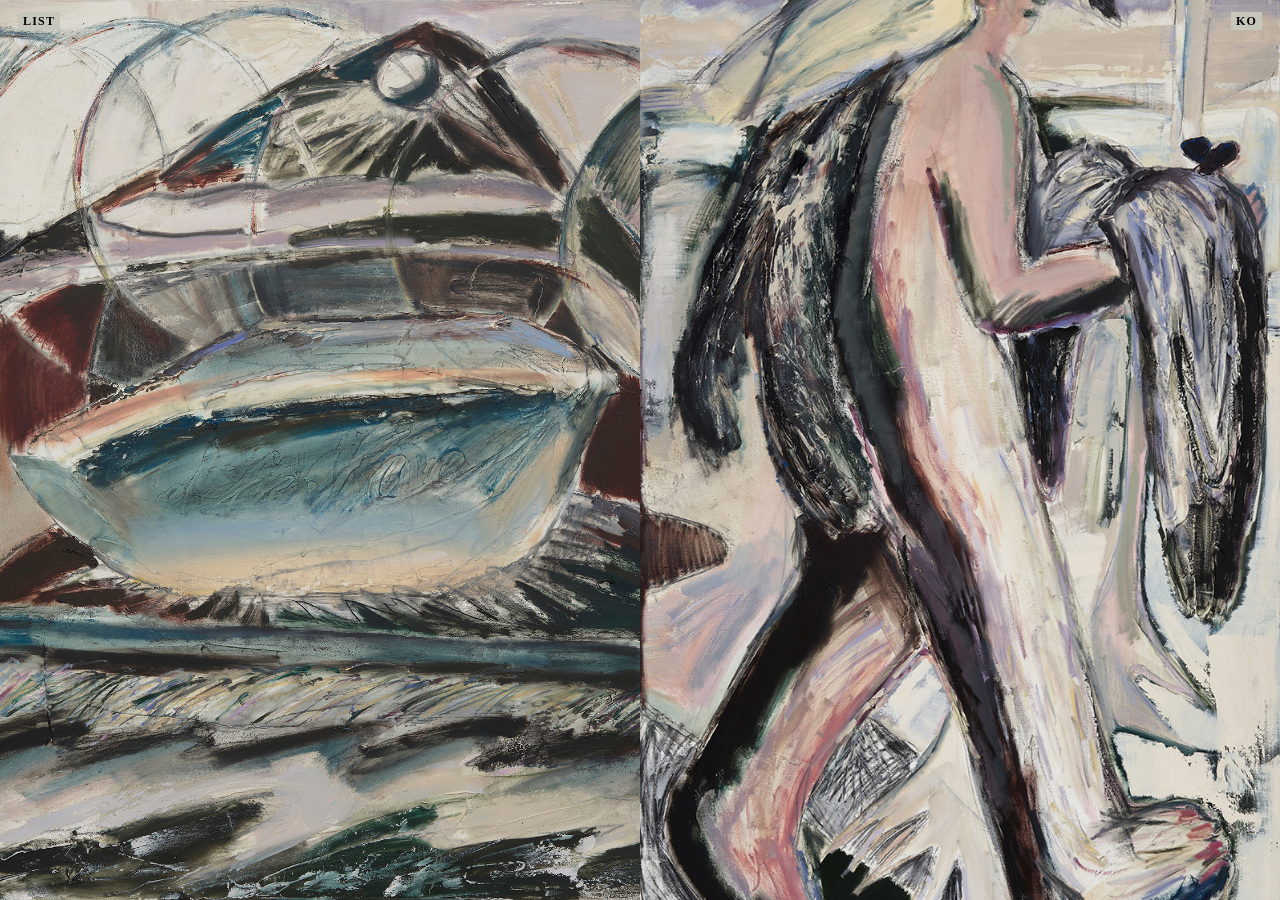
==== en.html @ 7f6946dd "update: UI redesign with random bg color, bilingual EN/KO toggle, menu styling, and font changes Co-" ====
<!DOCTYPE html>
<html lang="en">
<head>
  <meta charset="UTF-8">
  <meta name="viewport" content="width=device-width, initial-scale=1.0">
  <title>Yoori Archive</title>
  <link rel="stylesheet" href="style.css">
</head>
<body>

  <button class="menu-toggle" id="menuToggle">LIST</button>
  <a class="lang-btn" id="langBtn" href="index.html">KO</a>
  <div class="menu-divider" id="menuDivider"></div>

  <div class="menu-panel" id="menuPanel">
    <button class="menu-close-btn" id="menuCloseBtn">Yoori</button>
  </div>

  <div class="layout" id="layout">
    <div class="left">
      <img class="left-image" id="leftImage" src="" alt="">
    </div>
    <div class="right" id="rightPanel">
      <img class="right-cover" id="rightCover" src="" alt="">
      <div class="project-images" id="projectImages"></div>
      <div class="text-content" id="textContent"></div>
    </div>
  </div>

<script>
// ── 배경색 랜덤 ───────────────────────────────────────────────────────
const bgPalette = ['#C6C6BB', '#B4B193', '#9891A9', '#C6ACA7'];
document.documentElement.style.setProperty('--bg', bgPalette[Math.floor(Math.random() * bgPalette.length)]);

// ── LANDING 이미지 랜덤 ─────────────────────────────────────────────────
const workImages = [
  'image/work/work1.jpg','image/work/work2.jpg','image/work/work3.jpg',
  'image/work/work4.jpg','image/work/work5.jpg','image/work/work6.jpg',
  'image/work/work7.jpg','image/work/work8.jpg','image/work/work9.jpg',
];

function shuffle(arr) {
  const a = [...arr];
  for (let i = a.length - 1; i > 0; i--) {
    const j = Math.floor(Math.random() * (i + 1));
    [a[i], a[j]] = [a[j], a[i]];
  }
  return a;
}

const shuffled = shuffle(workImages);
document.getElementById('leftImage').src  = shuffled[0];
document.getElementById('rightCover').src = shuffled[1];

// ── 전시 이미지 데이터 ─────────────────────────────────────────────────
const exhibitionImages = {
  hakgojae: [
    'image/exhibition-hakgojae/hakgojae1.jpg',
    'image/exhibition-hakgojae/hakgojae2.jpg',
    'image/exhibition-hakgojae/hakgojae3.jpg',
    'image/exhibition-hakgojae/hakgojae4.jpg',
    'image/exhibition-hakgojae/hakgojae5.jpg',
    'image/exhibition-hakgojae/hakgojae6.jpg',
    'image/exhibition-hakgojae/hakgojae7.jpg',
    'image/exhibition-hakgojae/hakgojae8.jpg',
    'image/exhibition-hakgojae/hakgojae9.jpg',
    'image/exhibition-hakgojae/hakgojae10.jpg',
    'image/exhibition-hakgojae/hakgojae11.jpg',
    'image/exhibition-hakgojae/work1.jpg',
    'image/exhibition-hakgojae/work2.jpg',
    'image/exhibition-hakgojae/work3.jpg',
    'image/exhibition-hakgojae/work4.jpg',
    'image/exhibition-hakgojae/work5.jpg',
    'image/exhibition-hakgojae/work6.jpg',
    'image/exhibition-hakgojae/work7.jpg',
    'image/exhibition-hakgojae/work8.jpg',
    'image/exhibition-hakgojae/work9.jpg',
    'image/exhibition-hakgojae/work10.jpg',
    'image/exhibition-hakgojae/PIX00005.jpg',
    'image/exhibition-hakgojae/PIX00044.jpg',
    'image/exhibition-hakgojae/250919_16 복사 복사.jpg',
    'image/exhibition-hakgojae/250919_54 복사.jpg',
    'image/exhibition-hakgojae/250919_55 복사.jpg',
  ],
};

// ── 메뉴 구조 데이터 (English) ─────────────────────────────────────────
const menuStructure = [
  { t: 'sep' },
  { t: 'nav', label: 'C.V', key: 'cv' },
  { t: 'sep' },
  { t: 'nav', label: 'Contact', key: 'contact' },
  { t: 'sep' },
  {
    t: 'acc', label: 'Texts',
    items: [
      { t: 'show', label: 'First Text' },
      { t: 'show', label: 'Second Text' },
      { t: 'show', label: 'Third Text' },
    ],
  },
  { t: 'sep' },
  {
    t: 'acc', label: 'Publications',
    items: [
      { t: 'show', label: 'First Publication' },
      { t: 'show', label: 'Second Publication' },
      { t: 'show', label: 'Third Publication' },
    ],
  },
  { t: 'sep' },
  { t: 'label', label: 'Works/Exhibitions' },
  { t: 'sep' },
  {
    t: 'acc', label: '▼ 2026',
    items: [
      { t: 'cat', label: 'Selected works' },
      { t: 'cat', label: 'Group Exhibition' },
      { t: 'show', label: "Bird's Gift: Borderline, Byeolgwan, Seoul" },
    ],
  },
  {
    t: 'acc', label: '▼ 2025',
    items: [
      { t: 'cat', label: 'Selected works' },
      { t: 'cat', label: 'Solo Exhibition' },
      { t: 'show', label: 'Transparent Ring, Hakgojae Gallery, Seoul', imgKey: 'hakgojae' },
      { t: 'cat', label: 'Group Exhibition' },
      { t: 'show', label: 'Small Giants, Gu-haus, Yangpyeong' },
      { t: 'show', label: 'OCTO-, Page Room 8 & Jiwooheon, Seoul' },
    ],
  },
  {
    t: 'acc', label: '▼ 2024',
    items: [
      { t: 'cat', label: 'Selected works' },
      { t: 'cat', label: 'Solo Exhibition' },
      { t: 'show', label: 'Days Without, Page Room 8, Seoul' },
      { t: 'cat', label: 'Group Exhibition' },
      { t: 'show', label: 'Golden Arrow, This Is Not a Church, Seoul' },
      { t: 'show', label: "The Messenger's Mysterious Bond, Daejeon Museum of Art Creation Center, Daejeon" },
      { t: 'show', label: 'The Sea Holding a White Harpoon, Seoripul Youth Art Gallery, Seoul' },
    ],
  },
  {
    t: 'acc', label: '▼ 2023',
    items: [
      { t: 'cat', label: 'Selected works' },
      { t: 'cat', label: 'Solo Exhibition' },
      { t: 'show', label: 'Loosely Embrace, Firmly Untangle, Gallery In HQ, Seoul' },
      { t: 'show', label: 'Double Bind: Artist Book Project, Pocket Tales, Seoul' },
      { t: 'cat', label: 'Group Exhibition' },
      { t: 'show', label: 'Lucid Mystery / Dark Clarity: Kim Seeun, Yoori Duo Exhibition, Hakgojae Gallery, Seoul' },
      { t: 'show', label: 'OCTO-, Page Room 8, Seoul' },
    ],
  },
  {
    t: 'acc', label: '▼ 2022',
    items: [
      { t: 'cat', label: 'Selected works' },
      { t: 'cat', label: 'Group Exhibition' },
      { t: 'show', label: 'Local Christmas Market, The Untitled Void, Seoul' },
      { t: 'show', label: 'From an Imperfect World to a Perfect Boundary: Shin Soeun, Yoori Duo Exhibition, Page Room 8, Seoul' },
      { t: 'show', label: 'Hop, Hop, Hope, Gallery In HQ, Seoul' },
      { t: 'show', label: 'Drawing Growing, Mihakwan, Seoul' },
      { t: 'show', label: 'Muddy Forest: Kim Okjeong, Yoori Duo Exhibition, Gallery In, Seoul' },
      { t: 'show', label: 'Resonance Starting from A, KT&G Sangsang Madang Chuncheon Art Gallery, Chuncheon' },
    ],
  },
  {
    t: 'acc', label: '▼ 2021',
    items: [
      { t: 'cat', label: 'Selected works' },
      { t: 'cat', label: 'Solo Exhibition' },
      { t: 'show', label: 'And So the Embrace Could Not Become a Sentence, Byeolgwan, Seoul' },
      { t: 'cat', label: 'Group Exhibition' },
      { t: 'show', label: 'The Painters, Seoul Auction Gangnam Center, Seoul' },
      { t: 'show', label: 'Cloud Shape: Yoori, Lee Seoyoon Duo Exhibition, Gallery Anobu, Seoul' },
      { t: 'show', label: 'Until We Meet Again, Artist-Run Space Show and Tell, Seoul' },
    ],
  },
  {
    t: 'acc', label: '▼ 2020',
    items: [
      { t: 'cat', label: 'Selected works' },
      { t: 'cat', label: 'Group Exhibition' },
      { t: 'show', label: '10 to the Power of n, Culture Station Seoul 284, Seoul' },
    ],
  },
  {
    t: 'acc', label: '▼ 2019',
    items: [
      { t: 'cat', label: 'Selected works' },
      { t: 'cat', label: 'Group Exhibition' },
      { t: 'show', label: 'Zerobase: v2, Seoul Auction Gangnam Center, Seoul' },
      { t: 'show', label: 'Taipei Artbook Fair, Songshan Cultural Park, Taipei, Taiwan' },
    ],
  },
  {
    t: 'acc', label: '▼ 2018',
    items: [
      { t: 'cat', label: 'Selected works' },
      { t: 'cat', label: 'Group Exhibition' },
      { t: 'show', label: 'ConsumerMat Popcorn, Temporary Space Senenee, Seoul' },
      { t: 'show', label: 'Twelve Libraries, Donuimun Museum Village, Seoul' },
    ],
  },
  {
    t: 'acc', label: '▼ 2015',
    items: [
      { t: 'cat', label: 'Selected works' },
      { t: 'cat', label: 'Group Exhibition' },
      { t: 'show', label: 'Majungmul Art Market, Gallery Kim Ria, Seoul' },
      { t: 'show', label: 'S.O.S (Sound of Shout), Toy Republic, Seoul' },
      { t: 'show', label: 'Perfect Mansion, Samwon Green Mansion, Seoul' },
    ],
  },
];

// ── CV / Contact 영문 콘텐츠 ───────────────────────────────────────────
const cvHTML = `
<p class="cv-name">Yoori  b. 1994</p>

<p class="cv-section">Education</p>
<p class="cv-year">2018</p>
<p>BFA, Hongik University, Seoul</p>

<p class="cv-section">Solo Exhibitions</p>
<p class="cv-year">2025</p>
<p>Shapeless Loop, Hakgojae gallery, Seoul</p>
<p class="cv-year">2024</p>
<p>Non-existent Day, Pageroom8, Seoul</p>
<p class="cv-year">2023</p>
<p>Bind Loosely & Loosen tightly, Gallery IN HQ, Seoul</p>
<p>Double Bind : Artist's book project, Pokettales, Seoul</p>
<p class="cv-year">2021</p>
<p>Hugged tight but couldn't reach each other, Outhouse, Seoul</p>

<p class="cv-section">Group Exhibitions</p>
<p class="cv-year">2026</p>
<p>The Present of Birds : Borderline, Outhouse, Seoul</p>
<p class="cv-year">2025</p>
<p>Little Giants, Koohouse museum, Yangpyeing, Gyeonggi-do</p>
<p>OCTO- , Pageroom8 & Jiwooheon, Seoul</p>
<p class="cv-year">2024</p>
<p>Golden Arrow, This Is Not a Church, Seoul</p>
<p>Mysterious Solidarities of Messengers, Daejeon Art Centre (Daejeon Museum of Art), Daejeon</p>
<p>The Sea Seeping into the White Pebbles, Seoripul gallery, Seoul</p>
<p class="cv-year">2023</p>
<p>Lucid Mystery / Dark Clarity, Hakgojae, Seoul</p>
<p>OCTO- , Pageroom8, Seoul</p>
<p class="cv-year">2022</p>
<p>Local Christmas Market, The Untitled Void, Seoul</p>
<p>From the Uncomplete World To the Complete Gyeonggye, Shadow Esquisse, Pageroom8, Seoul</p>
<p>Hop, Hop, Hope, Gallery IN HQ, Seoul</p>
<p>Drawing Growing, Mihakgwan, Seoul</p>
<p>Muddy Forest, Gallery IN, Seoul</p>
<p>The Echo that begins with A, KT&G Sang-sang madang, Chuncheon</p>
<p class="cv-year">2021</p>
<p>The Painters, Seoul Auction Gangnam Center, Seoul</p>
<p>Cloud Shapes, ANOV gallery, Seoul</p>
<p>Until we meet again, Artist run space Show And Tell, Seoul</p>
<p class="cv-year">2020</p>
<p>10 by 10, Culture Station Seoul 284 TMO gallery, Seoul</p>
<p class="cv-year">2019</p>
<p>Zero base v.2, Seoul Auction Gangnam Center, Seoul</p>
<p class="cv-year">2018</p>
<p>Consumer - Mat - Popcorn, Temporary space SENENE, Seoul</p>
<p class="cv-year">2015</p>
<p>Majoongmul artmarket, Kimreeaa Gallery, Seoul</p>
<p>Sound Of Shout, Toy Republic, Seoul</p>
<p>The Complete Mansion, Samwon Green Mansion, Seoul</p>

<p class="cv-section">Artist's Book Project</p>
<p class="cv-year">2023</p>
<p>Double Bind, Pokettales, Seoul</p>
<p class="cv-year">2019</p>
<p>Taipei Art book Fair, Songshan Cultural and Creative Park, Taipei, Taiwan</p>
<p class="cv-year">2018</p>
<p>Twelve Library, Seodaemun Inn, Seoul</p>

<p class="cv-section">Awards / Grants</p>
<p class="cv-year">2025</p>
<p>Arts Creation Support Program, Seoul Foundation for Arts and Culture</p>
<p class="cv-year">2024</p>
<p>Arts Creation Support Program, Seoul Foundation for Arts and Culture</p>
<p class="cv-year">2021</p>
<p>Arts Creation Support Program, Seoul Foundation for Arts and Culture</p>
`;

const contactHTML = `
<p>email: brief.vom.mond@gmail.com</p>
<p>instagram: @desvollmondes</p>
`;

// ── DOM REFS ───────────────────────────────────────────────────────────
const menuToggle   = document.getElementById('menuToggle');
const menuCloseBtn = document.getElementById('menuCloseBtn');
const menuPanel    = document.getElementById('menuPanel');
const menuDivider  = document.getElementById('menuDivider');
const layout       = document.getElementById('layout');
const rightPanel   = document.getElementById('rightPanel');
const rightCover   = document.getElementById('rightCover');
const projectImgs  = document.getElementById('projectImages');
const textContent  = document.getElementById('textContent');
const langBtn      = document.getElementById('langBtn');

let menuOpen = false;
let currentState = null;
let firstYearSeen = false;

// ── 메뉴 빌드 ─────────────────────────────────────────────────────────
menuStructure.forEach(node => {
  if (node.t === 'sep') {
    menuPanel.appendChild(Object.assign(document.createElement('hr'), { className: 'menu-sep' }));
    return;
  }

  const wrap = document.createElement('div');
  wrap.className = 'menu-inner';

  if (node.t === 'nav') {
    const el = document.createElement('div');
    el.className = 'nav-item';
    el.dataset.navKey = node.key;
    el.textContent = node.label;
    el.addEventListener('click', () => onNavClick(node.key, el));
    wrap.appendChild(el);

  } else if (node.t === 'label') {
    const el = document.createElement('div');
    el.className = 'section-label';
    el.textContent = node.label;
    wrap.appendChild(el);

  } else if (node.t === 'acc') {
    if (/▼ \d{4}/.test(node.label) && !firstYearSeen) {
      wrap.style.marginTop = '16px';
      firstYearSeen = true;
    }

    const header = document.createElement('div');
    header.className = 'acc-header';
    header.textContent = node.label;

    const body = document.createElement('div');
    body.className = 'acc-body';

    node.items.forEach(item => {
      const el = document.createElement('div');
      if (item.t === 'cat') {
        el.className = 'cat-label';
        el.textContent = item.label;
      } else {
        el.className = 'acc-item';
        el.dataset.imgKey = item.imgKey || '';
        el.dataset.itemLabel = item.label;
        el.textContent = item.label;
        el.addEventListener('click', () => onShowClick(item, el));
      }
      body.appendChild(el);
    });

    header.addEventListener('click', () => toggleAcc(body));
    wrap.appendChild(header);
    wrap.appendChild(body);
  }

  menuPanel.appendChild(wrap);
});

// ── 아코디언 토글 ─────────────────────────────────────────────────────
function toggleAcc(body) {
  const isOpen = body.style.maxHeight && body.style.maxHeight !== '0px';
  menuPanel.querySelectorAll('.acc-body').forEach(b => {
    b.style.maxHeight = '0px';
    b.classList.remove('open');
  });
  if (!isOpen) {
    body.classList.add('open');
    body.style.maxHeight = body.scrollHeight + 8 + 'px';
  }
}

function onNavClick(key, el) {
  clearActive();
  el.classList.add('active');
  currentState = { type: 'nav', key };
  updateLangHref();
  layout.classList.add('project-open');
  langBtn.classList.add('content-open');
  rightCover.classList.add('hidden');
  projectImgs.classList.remove('active');
  projectImgs.innerHTML = '';

  const html = key === 'cv' ? cvHTML : key === 'contact' ? contactHTML : '';
  textContent.innerHTML = html;
  textContent.classList.add('active');
  rightPanel.scrollTop = 0;
}

function onShowClick(item, el) {
  clearActive();
  el.classList.add('active');
  currentState = { type: 'show', imgKey: item.imgKey || null, label: item.label };
  updateLangHref();
  layout.classList.add('project-open');
  langBtn.classList.add('content-open');
  rightCover.classList.add('hidden');
  textContent.classList.remove('active');
  textContent.innerHTML = '';

  const imgs = item.imgKey ? (exhibitionImages[item.imgKey] || []) : [];
  projectImgs.innerHTML = '';
  imgs.forEach(src => {
    const img = document.createElement('img');
    img.src = src;
    img.alt = '';
    projectImgs.appendChild(img);
  });
  projectImgs.classList.add('active');
  rightPanel.scrollTop = 0;
}

function clearActive() {
  menuPanel.querySelectorAll('.nav-item, .acc-item').forEach(el => el.classList.remove('active'));
}

function returnToLanding() {
  clearActive();
  currentState = null;
  updateLangHref();
  langBtn.classList.remove('content-open');
  menuPanel.querySelectorAll('.acc-body').forEach(b => { b.style.maxHeight = '0px'; b.classList.remove('open'); });
  layout.classList.remove('project-open');
  projectImgs.classList.remove('active');
  projectImgs.innerHTML = '';
  textContent.classList.remove('active');
  textContent.innerHTML = '';
  rightCover.classList.remove('hidden');
  rightPanel.scrollTop = 0;
}

function openMenu() {
  menuOpen = true;
  menuPanel.classList.add('open');
  menuDivider.classList.add('visible');
  menuToggle.classList.add('hidden');
}

function closeMenu() {
  menuOpen = false;
  menuPanel.classList.remove('open');
  menuDivider.classList.remove('visible');
  menuToggle.classList.remove('hidden');
  returnToLanding();
}

function updateLangHref() {
  if (!currentState) { langBtn.href = 'index.html'; return; }
  const p = new URLSearchParams();
  if (currentState.type === 'nav') {
    p.set('view', currentState.key);
  } else {
    p.set('view', 'show');
    if (currentState.imgKey) p.set('key', currentState.imgKey);
    else p.set('label', currentState.label);
  }
  langBtn.href = 'index.html?' + p.toString();
}

function restoreStateFromURL() {
  const p = new URLSearchParams(window.location.search);
  const view = p.get('view');
  if (!view) return;
  openMenu();
  if (view === 'cv' || view === 'contact') {
    const el = menuPanel.querySelector(`[data-nav-key="${view}"]`);
    if (el) onNavClick(view, el);
  } else if (view === 'show') {
    const key = p.get('key');
    const label = p.get('label');
    const el = key
      ? menuPanel.querySelector(`[data-img-key="${key}"]`)
      : [...menuPanel.querySelectorAll('.acc-item')].find(e => e.dataset.itemLabel === label);
    if (el) {
      const body = el.closest('.acc-body');
      if (body) { body.classList.add('open'); body.style.maxHeight = body.scrollHeight + 8 + 'px'; }
      onShowClick({ imgKey: el.dataset.imgKey || null, label: el.dataset.itemLabel }, el);
    }
  }
}

menuToggle.addEventListener('click', openMenu);
menuCloseBtn.addEventListener('click', closeMenu);
restoreStateFromURL();
</script>
</body>
</html>
---- style.css ----
*, *::before, *::after {
  margin: 0;
  padding: 0;
  box-sizing: border-box;
}

html, body {
  width: 100%;
  height: 100%;
  overflow: hidden;
  font-family: serif;
  font-size: 11px;
  font-weight: 500;
  letter-spacing: 0.05em;
  cursor: default;
  background: var(--bg, #faf9f6);
}

/* ── LAYOUT ───────────────────────────────────────── */
.layout {
  display: flex;
  width: 100vw;
  height: 100vh;
}

/* ── LEFT PANEL ───────────────────────────────────── */
.left {
  position: relative;
  width: 50%;
  height: 100%;
  flex-shrink: 0;
  overflow: hidden;
}

.left-image {
  width: 100%;
  height: 100%;
  object-fit: cover;
  display: block;
}

/* ── MENU TOGGLE (메뉴 닫혔을 때만 보임) ────────────── */
.menu-toggle {
  position: fixed;
  top: 12px;
  left: 18px;
  z-index: 100;
  background: var(--bg, #faf9f6);
  border: none;
  cursor: pointer;
  font: inherit;
  font-size: 12px;
  font-weight: 900;
  letter-spacing: 0.1em;
  color: #000;
  padding: 3px 5px;
  line-height: 1;
}

.menu-toggle.hidden {
  opacity: 0;
  pointer-events: none;
}

/* ── 언어 전환 버튼 ───────────────────────────────── */
.lang-btn {
  position: fixed;
  top: 12px;
  right: 18px;
  z-index: 100;
  background: var(--bg, #faf9f6);
  border: none;
  cursor: pointer;
  font: inherit;
  font-size: 12px;
  font-weight: 900;
  letter-spacing: 0.1em;
  color: #000;
  padding: 3px 5px;
  line-height: 1;
  text-decoration: none;
}

.lang-btn.content-open {
  background: #000;
  color: var(--bg, #faf9f6);
}

/* ── MENU PANEL ───────────────────────────────────── */
.menu-panel {
  position: fixed;
  top: 0;
  left: 0;
  bottom: 0;
  width: 25vw;
  background: var(--bg, #faf9f6);
  z-index: 50;
  overflow-y: auto;
  transform: translateX(-100%);
}

.menu-panel.open {
  transform: translateX(0);
}

/* ── 세로 구분선 (메뉴 | 오른쪽 콘텐츠) ─────────────── */
.menu-divider {
  position: fixed;
  top: 10px;
  bottom: 10px;
  left: 25vw;
  width: 1px;
  background: #000;
  z-index: 49;
  pointer-events: none;
  display: none;
}

.menu-divider.visible {
  display: block;
}

/* ── 패널 상단 CLOSE 버튼 (패널 안에 위치) ──────────── */
.menu-close-btn {
  display: block;
  width: fit-content;
  margin: 9px 21px;
  padding: 3px 5px;
  font: inherit;
  font-size: 12px;
  font-weight: 900;
  letter-spacing: 0.1em;
  color: var(--bg, #faf9f6);
  background: #000;
  border: none;
  cursor: pointer;
  line-height: 1;
}

/* ── 구분선 ───────────────────────────────────────── */
.menu-sep {
  border: none;
  border-top: 1px solid #000;
  margin: 0 18px;
}

/* ── 메뉴 내부 공통 패딩 ──────────────────────────── */
.menu-inner {
  padding: 0 26px;
}

/* ── 직접 탐색 항목 (C.V, Contact) ───────────────── */
.nav-item {
  padding: 8px 0;
  cursor: pointer;
  line-height: 1;
  color: #000;
  user-select: none;
  display: block;
  width: fit-content;
}

.nav-item.active {
  color: rgb(73, 98, 97);
  text-decoration: underline;
  text-underline-offset: 3px;
}

/* ── 섹션 레이블 (Works/Exhibitions) ─────────────── */
.section-label {
  padding: 8px 0;
  line-height: 1;
  color: #000;
  user-select: none;
  display: block;
}

/* ── 아코디언 헤더 ────────────────────────────────── */
.acc-header {
  padding: 8px 0;
  cursor: pointer;
  line-height: 1;
  color: #000;
  user-select: none;
  display: block;
  width: fit-content;
}

/* ── 아코디언 바디 ────────────────────────────────── */
.acc-body {
  overflow: hidden;
  max-height: 0;
  padding-bottom: 0;
}

.acc-body.open {
  padding-bottom: 8px;
}

/* ── 카테고리 레이블 ──────────────────────────────── */
.cat-label {
  padding: 8px 0;
  line-height: 1;
  color: #000;
  opacity: 0.4;
  user-select: none;
  display: block;
}

/* ── 전시/항목 (클릭 가능) ────────────────────────── */
.acc-item {
  padding: 8px 0;
  cursor: pointer;
  line-height: 1;
  color: #000;
  user-select: none;
  display: block;
  width: fit-content;
}

.acc-item.active {
  color: rgb(73, 98, 97);
  text-decoration: underline;
  text-underline-offset: 3px;
}

/* ── RIGHT PANEL ──────────────────────────────────── */
.right {
  position: relative;
  width: 50%;
  height: 100%;
  background: var(--bg, #faf9f6);
  overflow-y: auto;
  overflow-x: hidden;
}

/* 프로젝트 열릴 때: 메뉴 1/4 + 콘텐츠 3/4 */
.project-open .left  { width: 0; }
.project-open .right { width: 75vw; margin-left: 25vw; }

/* ── LANDING COVER ────────────────────────────────── */
.right-cover {
  position: absolute;
  inset: 0;
  width: 100%;
  height: 100%;
  object-fit: cover;
  display: block;
}

.right-cover.hidden {
  opacity: 0;
  pointer-events: none;
}

/* ── 프로젝트 이미지 ──────────────────────────────── */
.project-images {
  display: none;
  padding: 10px;
  background: var(--bg, #faf9f6);
}

.project-images.active { display: block; }

.project-images img {
  display: block;
  width: 100%;
  margin-bottom: 8px;
}

.project-images img:last-child { margin-bottom: 0; }

/* ── 텍스트 콘텐츠 (C.V, Contact) ────────────────── */
.text-content {
  display: none;
  padding: 28px 32px;
  line-height: 1.5;
  color: #000;
  background: var(--bg, #faf9f6);
  min-height: 100%;
}

.text-content.active { display: block; }

.cv-name {
  font-size: 12px;
  margin-bottom: 28px;
  letter-spacing: 0.04em;
}

.cv-section {
  margin-top: 28px;
  margin-bottom: 6px;
  letter-spacing: 0.06em;
}

.cv-year {
  margin-top: 10px;
  opacity: 0.55;
}
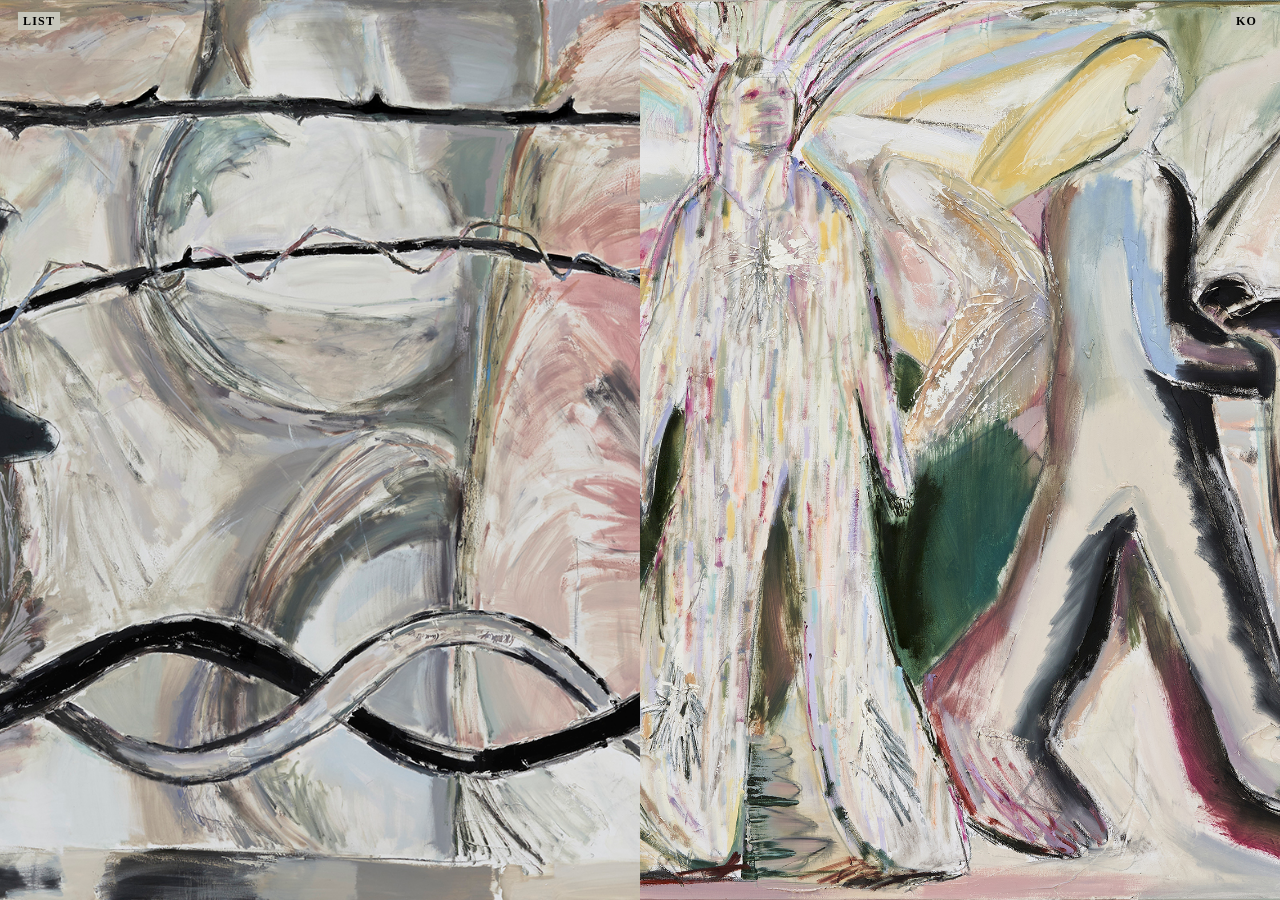
==== commit bfd07f61: "5.19.16.55" ====
--- a/en.html
+++ b/en.html
@@ -109,110 +109,113 @@
     ],
   },
   { t: 'sep' },
-  { t: 'label', label: 'Works/Exhibitions' },
-  { t: 'sep' },
   {
-    t: 'acc', label: '▼ 2026',
+    t: 'acc', label: 'Works/Exhibitions',
     items: [
-      { t: 'cat', label: 'Selected works' },
-      { t: 'cat', label: 'Group Exhibition' },
-      { t: 'show', label: "Bird's Gift: Borderline, Byeolgwan, Seoul" },
-    ],
-  },
-  {
-    t: 'acc', label: '▼ 2025',
-    items: [
-      { t: 'cat', label: 'Selected works' },
-      { t: 'cat', label: 'Solo Exhibition' },
-      { t: 'show', label: 'Transparent Ring, Hakgojae Gallery, Seoul', imgKey: 'hakgojae' },
-      { t: 'cat', label: 'Group Exhibition' },
-      { t: 'show', label: 'Small Giants, Gu-haus, Yangpyeong' },
-      { t: 'show', label: 'OCTO-, Page Room 8 & Jiwooheon, Seoul' },
-    ],
-  },
-  {
-    t: 'acc', label: '▼ 2024',
-    items: [
-      { t: 'cat', label: 'Selected works' },
-      { t: 'cat', label: 'Solo Exhibition' },
-      { t: 'show', label: 'Days Without, Page Room 8, Seoul' },
-      { t: 'cat', label: 'Group Exhibition' },
-      { t: 'show', label: 'Golden Arrow, This Is Not a Church, Seoul' },
-      { t: 'show', label: "The Messenger's Mysterious Bond, Daejeon Museum of Art Creation Center, Daejeon" },
-      { t: 'show', label: 'The Sea Holding a White Harpoon, Seoripul Youth Art Gallery, Seoul' },
-    ],
-  },
-  {
-    t: 'acc', label: '▼ 2023',
-    items: [
-      { t: 'cat', label: 'Selected works' },
-      { t: 'cat', label: 'Solo Exhibition' },
-      { t: 'show', label: 'Loosely Embrace, Firmly Untangle, Gallery In HQ, Seoul' },
-      { t: 'show', label: 'Double Bind: Artist Book Project, Pocket Tales, Seoul' },
-      { t: 'cat', label: 'Group Exhibition' },
-      { t: 'show', label: 'Lucid Mystery / Dark Clarity: Kim Seeun, Yoori Duo Exhibition, Hakgojae Gallery, Seoul' },
-      { t: 'show', label: 'OCTO-, Page Room 8, Seoul' },
-    ],
-  },
-  {
-    t: 'acc', label: '▼ 2022',
-    items: [
-      { t: 'cat', label: 'Selected works' },
-      { t: 'cat', label: 'Group Exhibition' },
-      { t: 'show', label: 'Local Christmas Market, The Untitled Void, Seoul' },
-      { t: 'show', label: 'From an Imperfect World to a Perfect Boundary: Shin Soeun, Yoori Duo Exhibition, Page Room 8, Seoul' },
-      { t: 'show', label: 'Hop, Hop, Hope, Gallery In HQ, Seoul' },
-      { t: 'show', label: 'Drawing Growing, Mihakwan, Seoul' },
-      { t: 'show', label: 'Muddy Forest: Kim Okjeong, Yoori Duo Exhibition, Gallery In, Seoul' },
-      { t: 'show', label: 'Resonance Starting from A, KT&G Sangsang Madang Chuncheon Art Gallery, Chuncheon' },
-    ],
-  },
-  {
-    t: 'acc', label: '▼ 2021',
-    items: [
-      { t: 'cat', label: 'Selected works' },
-      { t: 'cat', label: 'Solo Exhibition' },
-      { t: 'show', label: 'And So the Embrace Could Not Become a Sentence, Byeolgwan, Seoul' },
-      { t: 'cat', label: 'Group Exhibition' },
-      { t: 'show', label: 'The Painters, Seoul Auction Gangnam Center, Seoul' },
-      { t: 'show', label: 'Cloud Shape: Yoori, Lee Seoyoon Duo Exhibition, Gallery Anobu, Seoul' },
-      { t: 'show', label: 'Until We Meet Again, Artist-Run Space Show and Tell, Seoul' },
-    ],
-  },
-  {
-    t: 'acc', label: '▼ 2020',
-    items: [
-      { t: 'cat', label: 'Selected works' },
-      { t: 'cat', label: 'Group Exhibition' },
-      { t: 'show', label: '10 to the Power of n, Culture Station Seoul 284, Seoul' },
-    ],
-  },
-  {
-    t: 'acc', label: '▼ 2019',
-    items: [
-      { t: 'cat', label: 'Selected works' },
-      { t: 'cat', label: 'Group Exhibition' },
-      { t: 'show', label: 'Zerobase: v2, Seoul Auction Gangnam Center, Seoul' },
-      { t: 'show', label: 'Taipei Artbook Fair, Songshan Cultural Park, Taipei, Taiwan' },
-    ],
-  },
-  {
-    t: 'acc', label: '▼ 2018',
-    items: [
-      { t: 'cat', label: 'Selected works' },
-      { t: 'cat', label: 'Group Exhibition' },
-      { t: 'show', label: 'ConsumerMat Popcorn, Temporary Space Senenee, Seoul' },
-      { t: 'show', label: 'Twelve Libraries, Donuimun Museum Village, Seoul' },
-    ],
-  },
-  {
-    t: 'acc', label: '▼ 2015',
-    items: [
-      { t: 'cat', label: 'Selected works' },
-      { t: 'cat', label: 'Group Exhibition' },
-      { t: 'show', label: 'Majungmul Art Market, Gallery Kim Ria, Seoul' },
-      { t: 'show', label: 'S.O.S (Sound of Shout), Toy Republic, Seoul' },
-      { t: 'show', label: 'Perfect Mansion, Samwon Green Mansion, Seoul' },
+      {
+        t: 'acc', label: '▼ 2026',
+        items: [
+          { t: 'cat', label: 'Selected works' },
+          { t: 'cat', label: 'Group Exhibition' },
+          { t: 'show', label: "Bird's Gift: Borderline, Byeolgwan, Seoul" },
+        ],
+      },
+      {
+        t: 'acc', label: '▼ 2025',
+        items: [
+          { t: 'cat', label: 'Selected works' },
+          { t: 'cat', label: 'Solo Exhibition' },
+          { t: 'show', label: 'Transparent Ring, Hakgojae Gallery, Seoul', imgKey: 'hakgojae' },
+          { t: 'cat', label: 'Group Exhibition' },
+          { t: 'show', label: 'Small Giants, Gu-haus, Yangpyeong' },
+          { t: 'show', label: 'OCTO-, Page Room 8 & Jiwooheon, Seoul' },
+        ],
+      },
+      {
+        t: 'acc', label: '▼ 2024',
+        items: [
+          { t: 'cat', label: 'Selected works' },
+          { t: 'cat', label: 'Solo Exhibition' },
+          { t: 'show', label: 'Days Without, Page Room 8, Seoul' },
+          { t: 'cat', label: 'Group Exhibition' },
+          { t: 'show', label: 'Golden Arrow, This Is Not a Church, Seoul' },
+          { t: 'show', label: "The Messenger's Mysterious Bond, Daejeon Museum of Art Creation Center, Daejeon" },
+          { t: 'show', label: 'The Sea Holding a White Harpoon, Seoripul Youth Art Gallery, Seoul' },
+        ],
+      },
+      {
+        t: 'acc', label: '▼ 2023',
+        items: [
+          { t: 'cat', label: 'Selected works' },
+          { t: 'cat', label: 'Solo Exhibition' },
+          { t: 'show', label: 'Loosely Embrace, Firmly Untangle, Gallery In HQ, Seoul' },
+          { t: 'show', label: 'Double Bind: Artist Book Project, Pocket Tales, Seoul' },
+          { t: 'cat', label: 'Group Exhibition' },
+          { t: 'show', label: 'Lucid Mystery / Dark Clarity: Kim Seeun, Yoori Duo Exhibition, Hakgojae Gallery, Seoul' },
+          { t: 'show', label: 'OCTO-, Page Room 8, Seoul' },
+        ],
+      },
+      {
+        t: 'acc', label: '▼ 2022',
+        items: [
+          { t: 'cat', label: 'Selected works' },
+          { t: 'cat', label: 'Group Exhibition' },
+          { t: 'show', label: 'Local Christmas Market, The Untitled Void, Seoul' },
+          { t: 'show', label: 'From an Imperfect World to a Perfect Boundary: Shin Soeun, Yoori Duo Exhibition, Page Room 8, Seoul' },
+          { t: 'show', label: 'Hop, Hop, Hope, Gallery In HQ, Seoul' },
+          { t: 'show', label: 'Drawing Growing, Mihakwan, Seoul' },
+          { t: 'show', label: 'Muddy Forest: Kim Okjeong, Yoori Duo Exhibition, Gallery In, Seoul' },
+          { t: 'show', label: 'Resonance Starting from A, KT&G Sangsang Madang Chuncheon Art Gallery, Chuncheon' },
+        ],
+      },
+      {
+        t: 'acc', label: '▼ 2021',
+        items: [
+          { t: 'cat', label: 'Selected works' },
+          { t: 'cat', label: 'Solo Exhibition' },
+          { t: 'show', label: 'And So the Embrace Could Not Become a Sentence, Byeolgwan, Seoul' },
+          { t: 'cat', label: 'Group Exhibition' },
+          { t: 'show', label: 'The Painters, Seoul Auction Gangnam Center, Seoul' },
+          { t: 'show', label: 'Cloud Shape: Yoori, Lee Seoyoon Duo Exhibition, Gallery Anobu, Seoul' },
+          { t: 'show', label: 'Until We Meet Again, Artist-Run Space Show and Tell, Seoul' },
+        ],
+      },
+      {
+        t: 'acc', label: '▼ 2020',
+        items: [
+          { t: 'cat', label: 'Selected works' },
+          { t: 'cat', label: 'Group Exhibition' },
+          { t: 'show', label: '10 to the Power of n, Culture Station Seoul 284, Seoul' },
+        ],
+      },
+      {
+        t: 'acc', label: '▼ 2019',
+        items: [
+          { t: 'cat', label: 'Selected works' },
+          { t: 'cat', label: 'Group Exhibition' },
+          { t: 'show', label: 'Zerobase: v2, Seoul Auction Gangnam Center, Seoul' },
+          { t: 'show', label: 'Taipei Artbook Fair, Songshan Cultural Park, Taipei, Taiwan' },
+        ],
+      },
+      {
+        t: 'acc', label: '▼ 2018',
+        items: [
+          { t: 'cat', label: 'Selected works' },
+          { t: 'cat', label: 'Group Exhibition' },
+          { t: 'show', label: 'Consumer - Mat - Popcorn, Temporary space SENENE, Seoul' },
+          { t: 'show', label: 'Twelve Library, Seodaemun Inn, Seoul' },
+        ],
+      },
+      {
+        t: 'acc', label: '▼ 2015',
+        items: [
+          { t: 'cat', label: 'Selected works' },
+          { t: 'cat', label: 'Group Exhibition' },
+          { t: 'show', label: 'Majoongmul artmarket, Kimreeaa Gallery, Seoul' },
+          { t: 'show', label: 'Sound Of Shout, Toy Republic, Seoul' },
+          { t: 'show', label: 'The Complete Mansion, Samwon Green Mansion, Seoul' },
+        ],
+      },
     ],
   },
 ];
@@ -307,7 +310,38 @@
 
 let menuOpen = false;
 let currentState = null;
-let firstYearSeen = false;
+
+// ── 메뉴 아이템 재귀 빌드 ─────────────────────────────────────────────
+function buildItems(container, items) {
+  items.forEach(item => {
+    if (item.t === 'cat') {
+      const el = document.createElement('div');
+      el.className = 'cat-label';
+      el.textContent = item.label;
+      container.appendChild(el);
+    } else if (item.t === 'show') {
+      const el = document.createElement('div');
+      el.className = 'acc-item';
+      el.dataset.imgKey = item.imgKey || '';
+      el.dataset.itemLabel = item.label;
+      el.textContent = item.label;
+      el.addEventListener('click', () => onShowClick(item, el));
+      container.appendChild(el);
+    } else if (item.t === 'acc') {
+      const wrap = document.createElement('div');
+      const header = document.createElement('div');
+      header.className = 'acc-header';
+      header.textContent = item.label;
+      const body = document.createElement('div');
+      body.className = 'acc-body';
+      buildItems(body, item.items);
+      header.addEventListener('click', () => toggleAcc(body));
+      wrap.appendChild(header);
+      wrap.appendChild(body);
+      container.appendChild(wrap);
+    }
+  });
+}
 
 // ── 메뉴 빌드 ─────────────────────────────────────────────────────────
 menuStructure.forEach(node => {
@@ -315,10 +349,8 @@
     menuPanel.appendChild(Object.assign(document.createElement('hr'), { className: 'menu-sep' }));
     return;
   }
-
   const wrap = document.createElement('div');
   wrap.className = 'menu-inner';
-
   if (node.t === 'nav') {
     const el = document.createElement('div');
     el.className = 'nav-item';
@@ -326,59 +358,33 @@
     el.textContent = node.label;
     el.addEventListener('click', () => onNavClick(node.key, el));
     wrap.appendChild(el);
-
-  } else if (node.t === 'label') {
-    const el = document.createElement('div');
-    el.className = 'section-label';
-    el.textContent = node.label;
-    wrap.appendChild(el);
-
   } else if (node.t === 'acc') {
-    if (/▼ \d{4}/.test(node.label) && !firstYearSeen) {
-      wrap.style.marginTop = '16px';
-      firstYearSeen = true;
-    }
-
     const header = document.createElement('div');
     header.className = 'acc-header';
     header.textContent = node.label;
-
     const body = document.createElement('div');
     body.className = 'acc-body';
-
-    node.items.forEach(item => {
-      const el = document.createElement('div');
-      if (item.t === 'cat') {
-        el.className = 'cat-label';
-        el.textContent = item.label;
-      } else {
-        el.className = 'acc-item';
-        el.dataset.imgKey = item.imgKey || '';
-        el.dataset.itemLabel = item.label;
-        el.textContent = item.label;
-        el.addEventListener('click', () => onShowClick(item, el));
-      }
-      body.appendChild(el);
-    });
-
+    buildItems(body, node.items);
     header.addEventListener('click', () => toggleAcc(body));
     wrap.appendChild(header);
     wrap.appendChild(body);
   }
-
   menuPanel.appendChild(wrap);
 });
 
-// ── 아코디언 토글 ─────────────────────────────────────────────────────
+// ── 아코디언 토글 (형제만 닫기) ──────────────────────────────────────
 function toggleAcc(body) {
-  const isOpen = body.style.maxHeight && body.style.maxHeight !== '0px';
-  menuPanel.querySelectorAll('.acc-body').forEach(b => {
-    b.style.maxHeight = '0px';
-    b.classList.remove('open');
-  });
+  const isOpen = body.classList.contains('open');
+  const grandparent = body.parentElement?.parentElement;
+  if (grandparent) {
+    grandparent.querySelectorAll(':scope > * > .acc-body').forEach(b => {
+      b.style.maxHeight = '0px';
+      b.classList.remove('open');
+    });
+  }
   if (!isOpen) {
     body.classList.add('open');
-    body.style.maxHeight = body.scrollHeight + 8 + 'px';
+    body.style.maxHeight = '9999px';
   }
 }
 
@@ -397,6 +403,7 @@
   textContent.innerHTML = html;
   textContent.classList.add('active');
   rightPanel.scrollTop = 0;
+  if (window.innerWidth <= 768) closePanelOnly();
 }
 
 function onShowClick(item, el) {
@@ -420,6 +427,7 @@
   });
   projectImgs.classList.add('active');
   rightPanel.scrollTop = 0;
+  if (window.innerWidth <= 768) closePanelOnly();
 }
 
 function clearActive() {
@@ -454,6 +462,13 @@
   menuDivider.classList.remove('visible');
   menuToggle.classList.remove('hidden');
   returnToLanding();
+}
+
+function closePanelOnly() {
+  menuOpen = false;
+  menuPanel.classList.remove('open');
+  menuDivider.classList.remove('visible');
+  menuToggle.classList.remove('hidden');
 }
 
 function updateLangHref() {
@@ -484,8 +499,12 @@
       ? menuPanel.querySelector(`[data-img-key="${key}"]`)
       : [...menuPanel.querySelectorAll('.acc-item')].find(e => e.dataset.itemLabel === label);
     if (el) {
-      const body = el.closest('.acc-body');
-      if (body) { body.classList.add('open'); body.style.maxHeight = body.scrollHeight + 8 + 'px'; }
+      let ancestor = el.closest('.acc-body');
+      while (ancestor) {
+        ancestor.classList.add('open');
+        ancestor.style.maxHeight = '9999px';
+        ancestor = ancestor.parentElement?.closest('.acc-body');
+      }
       onShowClick({ imgKey: el.dataset.imgKey || null, label: el.dataset.itemLabel }, el);
     }
   }
--- a/style.css
+++ b/style.css
@@ -298,3 +298,32 @@
   margin-top: 10px;
   opacity: 0.55;
 }
+
+/* ── MOBILE ───────────────────────────────────────── */
+@media (max-width: 768px) {
+  .layout {
+    flex-direction: column;
+  }
+
+  .left {
+    width: 100%;
+    height: 50%;
+    flex-shrink: 0;
+  }
+
+  .right {
+    width: 100%;
+    height: 50%;
+  }
+
+  .project-open .left  { width: 100%; height: 0; }
+  .project-open .right { width: 100%; height: 100%; margin-left: 0; }
+
+  .menu-panel {
+    width: 100vw;
+  }
+
+  .menu-divider {
+    display: none !important;
+  }
+}
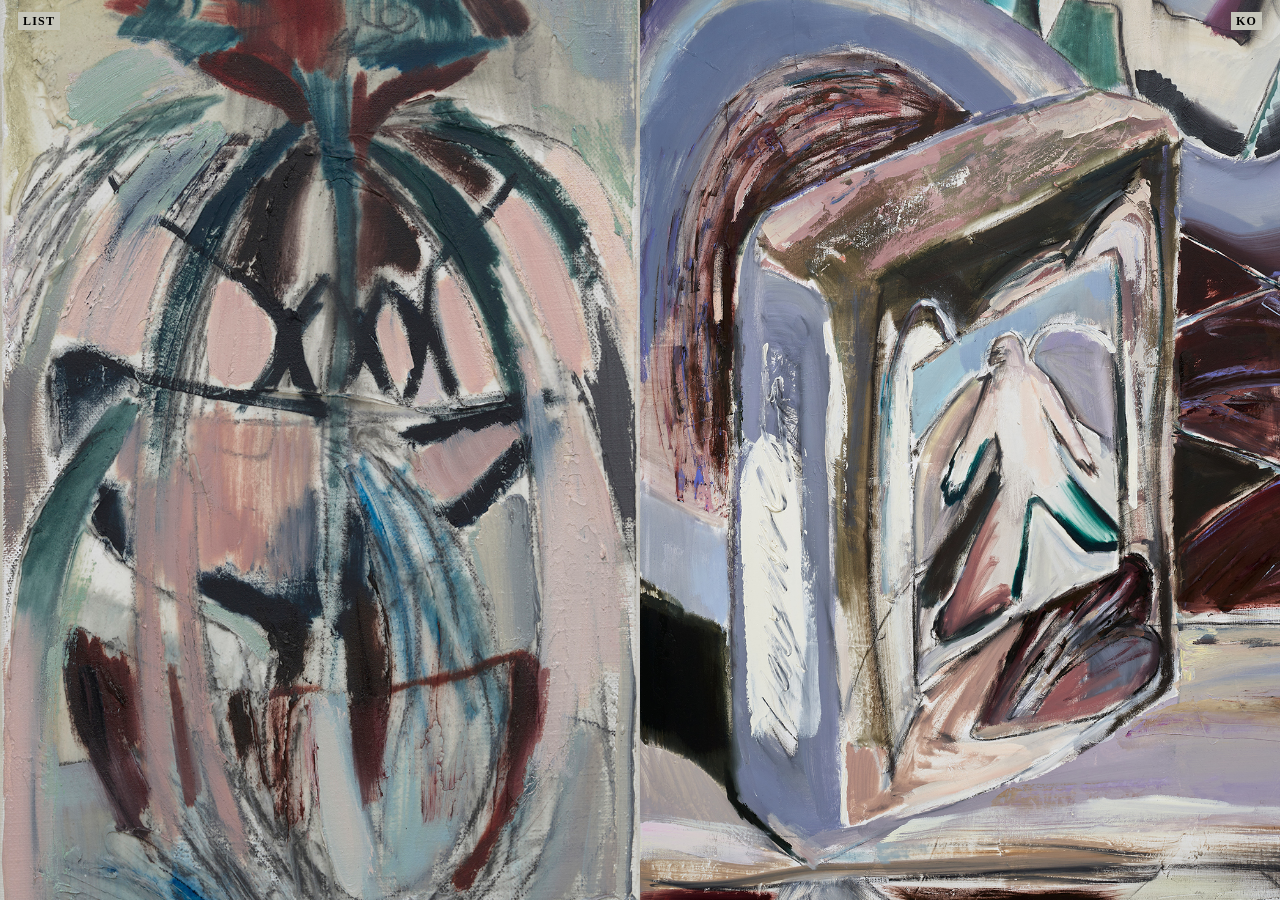
==== commit dabe1387: "5.19.16.59" ====
--- a/en.html
+++ b/en.html
@@ -395,6 +395,7 @@
   updateLangHref();
   layout.classList.add('project-open');
   langBtn.classList.add('content-open');
+  menuToggle.classList.add('content-open');
   rightCover.classList.add('hidden');
   projectImgs.classList.remove('active');
   projectImgs.innerHTML = '';
@@ -413,6 +414,7 @@
   updateLangHref();
   layout.classList.add('project-open');
   langBtn.classList.add('content-open');
+  menuToggle.classList.add('content-open');
   rightCover.classList.add('hidden');
   textContent.classList.remove('active');
   textContent.innerHTML = '';
@@ -439,6 +441,7 @@
   currentState = null;
   updateLangHref();
   langBtn.classList.remove('content-open');
+  menuToggle.classList.remove('content-open');
   menuPanel.querySelectorAll('.acc-body').forEach(b => { b.style.maxHeight = '0px'; b.classList.remove('open'); });
   layout.classList.remove('project-open');
   projectImgs.classList.remove('active');
--- a/style.css
+++ b/style.css
@@ -81,7 +81,8 @@
   text-decoration: none;
 }
 
-.lang-btn.content-open {
+.lang-btn.content-open,
+.menu-toggle.content-open {
   background: #000;
   color: var(--bg, #faf9f6);
 }
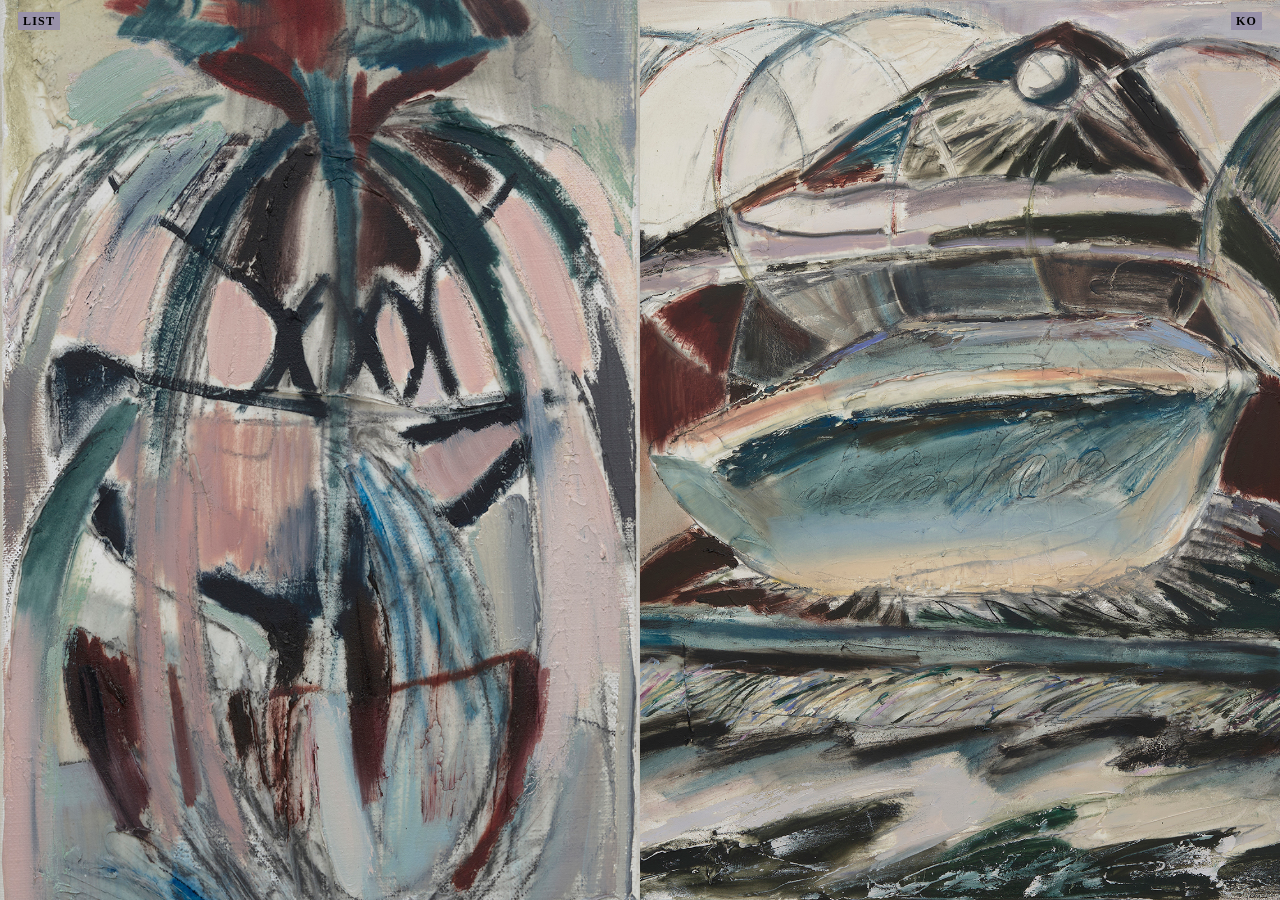
==== commit 3a3d271c: "favicon" ====
--- a/en.html
+++ b/en.html
@@ -4,6 +4,7 @@
   <meta charset="UTF-8">
   <meta name="viewport" content="width=device-width, initial-scale=1.0">
   <title>Yoori Archive</title>
+  <link rel="icon" href="image/favicon.png" type="image/png">
   <link rel="stylesheet" href="style.css">
 </head>
 <body>
--- a/style.css
+++ b/style.css
@@ -8,7 +8,7 @@
   width: 100%;
   height: 100%;
   overflow: hidden;
-  font-family: serif;
+  font-family: "Times New Roman", serif;
   font-size: 11px;
   font-weight: 500;
   letter-spacing: 0.05em;
@@ -125,7 +125,7 @@
 .menu-close-btn {
   display: block;
   width: fit-content;
-  margin: 9px 21px;
+  margin: 12px 18px;
   padding: 3px 5px;
   font: inherit;
   font-size: 12px;
@@ -327,4 +327,12 @@
   .menu-divider {
     display: none !important;
   }
-}
+
+  .text-content {
+    padding: 52px 32px 28px;
+  }
+
+  .project-images {
+    padding: 52px 10px 10px;
+  }
+}
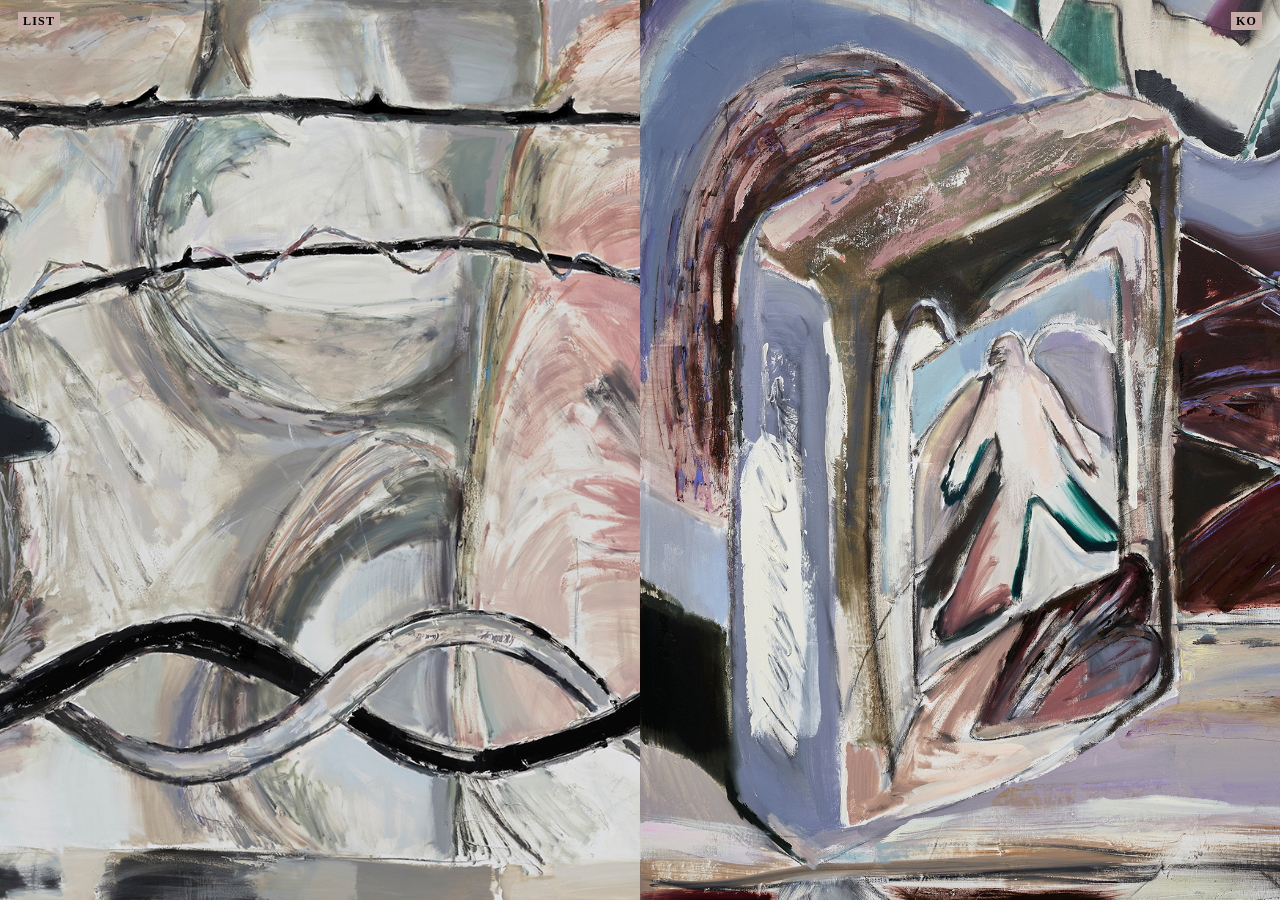
==== commit 4cadbfbd: "again favicon" ====
--- a/en.html
+++ b/en.html
@@ -4,7 +4,7 @@
   <meta charset="UTF-8">
   <meta name="viewport" content="width=device-width, initial-scale=1.0">
   <title>Yoori Archive</title>
-  <link rel="icon" href="image/favicon.png" type="image/png">
+  <link rel="icon" href="image/favicon.png?v=2" type="image/png">
   <link rel="stylesheet" href="style.css">
 </head>
 <body>
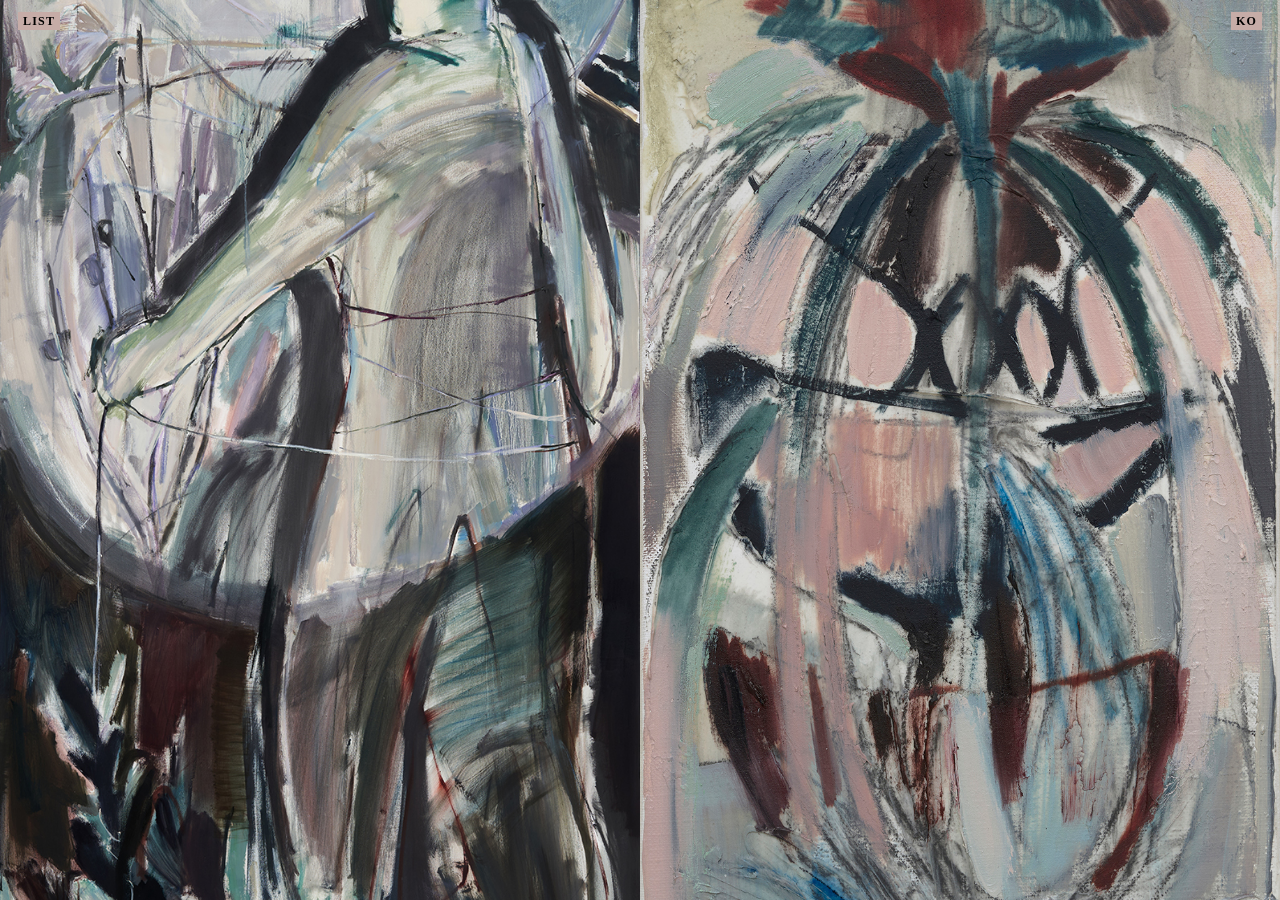
==== commit 1eb106cb: "5.19.19.57" ====
--- a/en.html
+++ b/en.html
@@ -114,7 +114,7 @@
     t: 'acc', label: 'Works/Exhibitions',
     items: [
       {
-        t: 'acc', label: '▼ 2026',
+        t: 'acc', label: '2026',
         items: [
           { t: 'cat', label: 'Selected works' },
           { t: 'cat', label: 'Group Exhibition' },
@@ -122,7 +122,7 @@
         ],
       },
       {
-        t: 'acc', label: '▼ 2025',
+        t: 'acc', label: '2025',
         items: [
           { t: 'cat', label: 'Selected works' },
           { t: 'cat', label: 'Solo Exhibition' },
@@ -133,7 +133,7 @@
         ],
       },
       {
-        t: 'acc', label: '▼ 2024',
+        t: 'acc', label: '2024',
         items: [
           { t: 'cat', label: 'Selected works' },
           { t: 'cat', label: 'Solo Exhibition' },
@@ -145,7 +145,7 @@
         ],
       },
       {
-        t: 'acc', label: '▼ 2023',
+        t: 'acc', label: '2023',
         items: [
           { t: 'cat', label: 'Selected works' },
           { t: 'cat', label: 'Solo Exhibition' },
@@ -157,7 +157,7 @@
         ],
       },
       {
-        t: 'acc', label: '▼ 2022',
+        t: 'acc', label: '2022',
         items: [
           { t: 'cat', label: 'Selected works' },
           { t: 'cat', label: 'Group Exhibition' },
@@ -170,7 +170,7 @@
         ],
       },
       {
-        t: 'acc', label: '▼ 2021',
+        t: 'acc', label: '2021',
         items: [
           { t: 'cat', label: 'Selected works' },
           { t: 'cat', label: 'Solo Exhibition' },
@@ -182,7 +182,7 @@
         ],
       },
       {
-        t: 'acc', label: '▼ 2020',
+        t: 'acc', label: '2020',
         items: [
           { t: 'cat', label: 'Selected works' },
           { t: 'cat', label: 'Group Exhibition' },
@@ -190,7 +190,7 @@
         ],
       },
       {
-        t: 'acc', label: '▼ 2019',
+        t: 'acc', label: '2019',
         items: [
           { t: 'cat', label: 'Selected works' },
           { t: 'cat', label: 'Group Exhibition' },
@@ -199,7 +199,7 @@
         ],
       },
       {
-        t: 'acc', label: '▼ 2018',
+        t: 'acc', label: '2018',
         items: [
           { t: 'cat', label: 'Selected works' },
           { t: 'cat', label: 'Group Exhibition' },
@@ -208,7 +208,7 @@
         ],
       },
       {
-        t: 'acc', label: '▼ 2015',
+        t: 'acc', label: '2015',
         items: [
           { t: 'cat', label: 'Selected works' },
           { t: 'cat', label: 'Group Exhibition' },
@@ -313,7 +313,7 @@
 let currentState = null;
 
 // ── 메뉴 아이템 재귀 빌드 ─────────────────────────────────────────────
-function buildItems(container, items) {
+function buildItems(container, items, usePrefix = false) {
   items.forEach(item => {
     if (item.t === 'cat') {
       const el = document.createElement('div');
@@ -325,17 +325,24 @@
       el.className = 'acc-item';
       el.dataset.imgKey = item.imgKey || '';
       el.dataset.itemLabel = item.label;
-      el.textContent = item.label;
+      el.textContent = usePrefix ? '- ' + item.label : item.label;
       el.addEventListener('click', () => onShowClick(item, el));
       container.appendChild(el);
     } else if (item.t === 'acc') {
       const wrap = document.createElement('div');
       const header = document.createElement('div');
       header.className = 'acc-header';
-      header.textContent = item.label;
+      const isYear = /^\d{4}$/.test(item.label);
+      if (isYear) {
+        header.dataset.label = item.label;
+        header.dataset.arrow = '1';
+        header.textContent = '▶ ' + item.label;
+      } else {
+        header.textContent = item.label;
+      }
       const body = document.createElement('div');
       body.className = 'acc-body';
-      buildItems(body, item.items);
+      buildItems(body, item.items, isYear);
       header.addEventListener('click', () => toggleAcc(body));
       wrap.appendChild(header);
       wrap.appendChild(body);
@@ -381,11 +388,15 @@
     grandparent.querySelectorAll(':scope > * > .acc-body').forEach(b => {
       b.style.maxHeight = '0px';
       b.classList.remove('open');
+      const h = b.previousElementSibling;
+      if (h && h.dataset.arrow) { h.textContent = '▶ ' + h.dataset.label; h.classList.remove('is-open'); }
     });
   }
   if (!isOpen) {
     body.classList.add('open');
     body.style.maxHeight = '9999px';
+    const header = body.previousElementSibling;
+    if (header && header.dataset.arrow) { header.textContent = '▼ ' + header.dataset.label; header.classList.add('is-open'); }
   }
 }
 
@@ -507,6 +518,8 @@
       while (ancestor) {
         ancestor.classList.add('open');
         ancestor.style.maxHeight = '9999px';
+        const h = ancestor.previousElementSibling;
+        if (h && h.dataset.arrow) { h.textContent = '▼ ' + h.dataset.label; h.classList.add('is-open'); }
         ancestor = ancestor.parentElement?.closest('.acc-body');
       }
       onShowClick({ imgKey: el.dataset.imgKey || null, label: el.dataset.itemLabel }, el);
--- a/style.css
+++ b/style.css
@@ -178,6 +178,10 @@
 
 /* ── 아코디언 헤더 ────────────────────────────────── */
 .acc-header {
+  padding: 5px 0;
+}
+
+.menu-inner > .acc-header {
   padding: 8px 0;
   cursor: pointer;
   line-height: 1;
@@ -194,25 +198,36 @@
   padding-bottom: 0;
 }
 
+.acc-header.is-open {
+  text-decoration: underline;
+  text-underline-offset: 3px;
+  text-decoration-color: #000;
+}
+
+/* 연도 아코디언 내부: ▼ 너비만큼 들여쓰기 */
+.acc-body > div > .acc-body {
+  padding-left: 1.3em;
+}
+
 .acc-body.open {
-  padding-bottom: 8px;
+  padding-bottom: 5px;
 }
 
 /* ── 카테고리 레이블 ──────────────────────────────── */
 .cat-label {
-  padding: 8px 0;
-  line-height: 1;
-  color: #000;
-  opacity: 0.4;
+  padding: 5px 0;
+  line-height: 1;
+  color: #000;
   user-select: none;
   display: block;
 }
 
 /* ── 전시/항목 (클릭 가능) ────────────────────────── */
 .acc-item {
-  padding: 8px 0;
-  cursor: pointer;
-  line-height: 1;
+  padding: 5px 0;
+  cursor: pointer;
+  line-height: 1.5;
+  white-space: pre-line;
   color: #000;
   user-select: none;
   display: block;
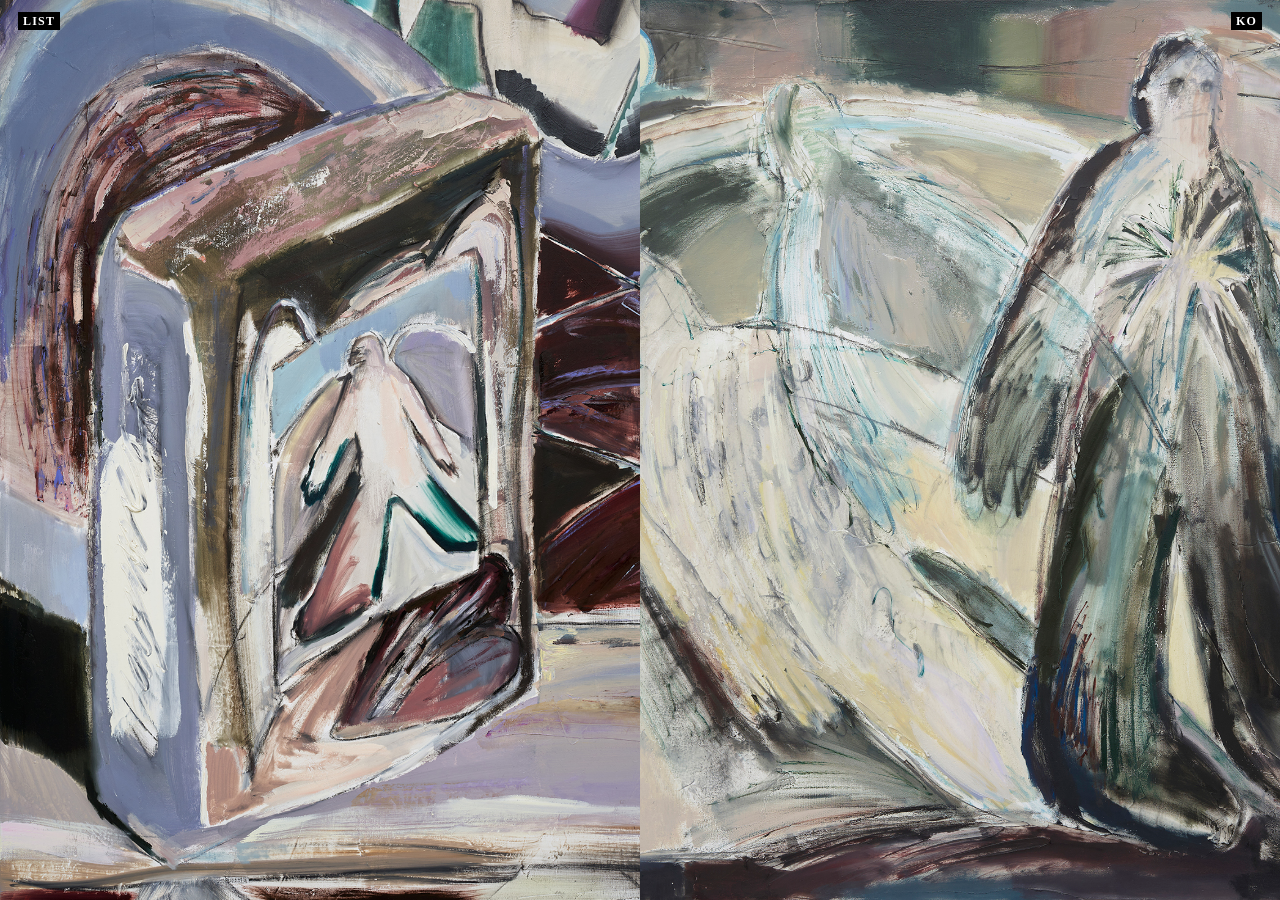
==== commit a2b1ee51: "26.05.23" ====
--- a/en.html
+++ b/en.html
@@ -30,8 +30,7 @@
 
 <script>
 // ── 배경색 랜덤 ───────────────────────────────────────────────────────
-const bgPalette = ['#C6C6BB', '#B4B193', '#9891A9', '#C6ACA7'];
-document.documentElement.style.setProperty('--bg', bgPalette[Math.floor(Math.random() * bgPalette.length)]);
+document.documentElement.style.setProperty('--bg', '#ffffff');
 
 // ── LANDING 이미지 랜덤 ─────────────────────────────────────────────────
 const workImages = [
--- a/style.css
+++ b/style.css
@@ -13,7 +13,7 @@
   font-weight: 500;
   letter-spacing: 0.05em;
   cursor: default;
-  background: var(--bg, #faf9f6);
+  background: var(--bg, #ffffff);
 }
 
 /* ── LAYOUT ───────────────────────────────────────── */
@@ -45,14 +45,14 @@
   top: 12px;
   left: 18px;
   z-index: 100;
-  background: var(--bg, #faf9f6);
+  background: #000;
   border: none;
   cursor: pointer;
   font: inherit;
   font-size: 12px;
   font-weight: 900;
   letter-spacing: 0.1em;
-  color: #000;
+  color: #ffffff;
   padding: 3px 5px;
   line-height: 1;
 }
@@ -68,23 +68,17 @@
   top: 12px;
   right: 18px;
   z-index: 100;
-  background: var(--bg, #faf9f6);
+  background: #000;
   border: none;
   cursor: pointer;
   font: inherit;
   font-size: 12px;
   font-weight: 900;
   letter-spacing: 0.1em;
-  color: #000;
+  color: #ffffff;
   padding: 3px 5px;
   line-height: 1;
   text-decoration: none;
-}
-
-.lang-btn.content-open,
-.menu-toggle.content-open {
-  background: #000;
-  color: var(--bg, #faf9f6);
 }
 
 /* ── MENU PANEL ───────────────────────────────────── */
@@ -94,7 +88,7 @@
   left: 0;
   bottom: 0;
   width: 25vw;
-  background: var(--bg, #faf9f6);
+  background: var(--bg, #ffffff);
   z-index: 50;
   overflow-y: auto;
   transform: translateX(-100%);
@@ -131,7 +125,7 @@
   font-size: 12px;
   font-weight: 900;
   letter-spacing: 0.1em;
-  color: var(--bg, #faf9f6);
+  color: var(--bg, #ffffff);
   background: #000;
   border: none;
   cursor: pointer;
@@ -204,9 +198,15 @@
   text-decoration-color: #000;
 }
 
+/* 연도 아코디언 래퍼: 커서 포인터 */
+.acc-body > div {
+  cursor: pointer;
+}
+
 /* 연도 아코디언 내부: ▼ 너비만큼 들여쓰기 */
 .acc-body > div > .acc-body {
   padding-left: 1.3em;
+  cursor: default;
 }
 
 .acc-body.open {
@@ -245,7 +245,7 @@
   position: relative;
   width: 50%;
   height: 100%;
-  background: var(--bg, #faf9f6);
+  background: var(--bg, #ffffff);
   overflow-y: auto;
   overflow-x: hidden;
 }
@@ -273,7 +273,7 @@
 .project-images {
   display: none;
   padding: 10px;
-  background: var(--bg, #faf9f6);
+  background: var(--bg, #ffffff);
 }
 
 .project-images.active { display: block; }
@@ -292,7 +292,7 @@
   padding: 28px 32px;
   line-height: 1.5;
   color: #000;
-  background: var(--bg, #faf9f6);
+  background: var(--bg, #ffffff);
   min-height: 100%;
 }
 
